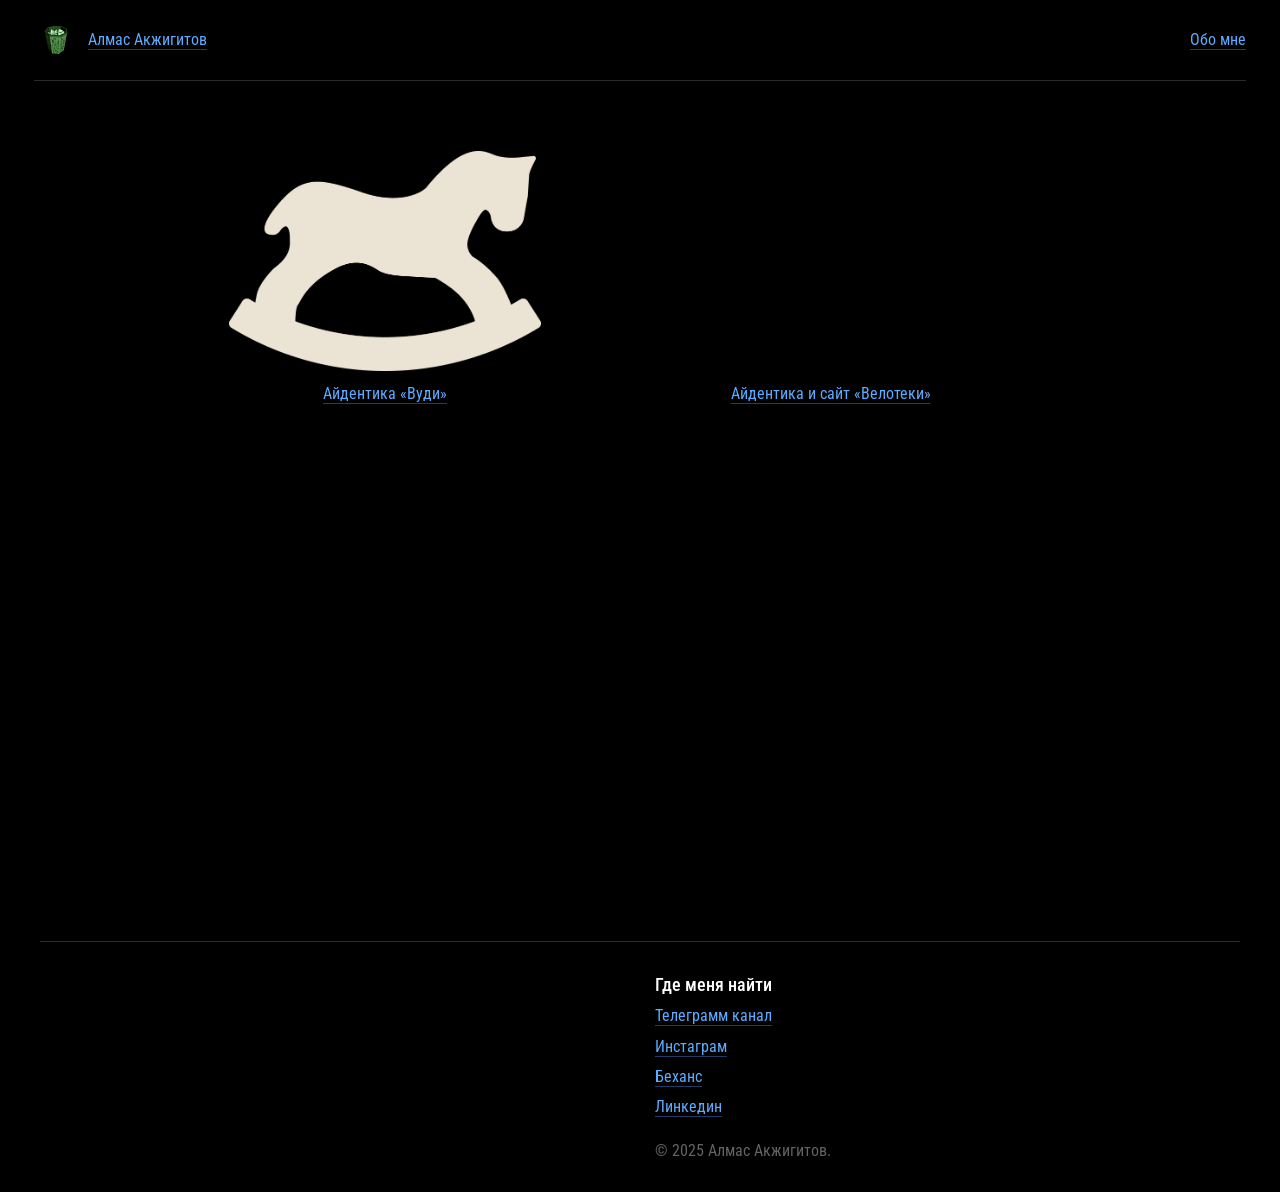
==== index.html @ db14ad59 "7th version Woody added and veloteka fixed" ====
<!DOCTYPE html>
<html lang="ru">
<head>
    <meta charset="UTF-8">
    <meta name="viewport" content="width=device-width, initial-scale=1.0">

    <meta name="description" content="Граф. дизайн, веб, айдентика, интерфейсы и прочие штуки.">
    <meta name="keywords" content="дизайн, веб-дизайн, интерфейсы, графика, логотип, айдентика, разработка сайтов">
    <meta name="author" content="Алмас Акжигитов">

    <meta property="og:type" content="website">
    <meta property="og:title" content="Алмас Акжигитов">
    <meta property="og:description" content="Граф. дизайн, веб, айдентика, интерфейсы и прочие штуки.">
    <meta property="og:image" content="https://almasakzhigitov.com/static/banner.png">
    <meta property="og:image:width" content="1080">
    <meta property="og:image:height" content="660">

    <link rel="icon" href="/static/avatar.png" type="image/x-icon">
    <link rel="apple-touch-icon" href="/static/avatar.png">
    
    <link rel="stylesheet" type="text/css" href="/static/style.css">

    <title>Алмас Акжигитов</title>
</head>
    
<body>
    <header>
        <a class="body-interface-text" href="/">
            <div class="site-logo">
                <img src="/static/avatar.png" alt=""> Алмас Акжигитов
            </div>
        </a>
        <a class="body-interface-text" href="/about">Обо мне</a>
    </header>
    
    <div class="content">
        <div class="galery">

            <a class="body-interface-text" href="/woody">
                <div class="designed">
                <img class="designed-img" src="woody/case-preview.png" alt="">
                <span class="designed-text">Айдентика «Вуди»</span>
                </div>
            </a>

            <a class="body-interface-text" href="/veloteka">
                <div class="designed">
                <video class="designed-img" autoplay="" loop="" muted="" src="/veloteka/case-preview.mp4" playsinline=""></video>
                <span class="designed-text">Айдентика и сайт «Велотеки»</span>
                </div>
            </a>

        </div>
    </div>
    
    <footer>
        <div class="footer-left">
            <video id="sobaka" autoplay="" loop="" muted="" src="/static/sobaka.mp4" playsinline=""></video>
        </div>
        <div class="footer-right">
            <div class="footer-info">
                <p class="heading-interface-text">Где меня найти</p>
                <a class="body-interface-text" href="https://t.me/mezzahood">Телеграмм канал</a>
                <a class="body-interface-text" href="https://www.instagram.com/meeezzanine">Инстаграм</a>
                <a class="body-interface-text" href="https://www.behance.net/c9155ba3">Беханс</a>
                <a class="body-interface-text" href="https://www.linkedin.com/in/almas-akzhigitov">Линкедин</a>
            </div>
            <p class="caption-interface-text">© 2025 Алмас Акжигитов.</p>
        </div>
    </footer>
</body>
</html>
---- static/style.css ----
/* ————————————————— Variables ——————————————— */

@import url('https://fonts.googleapis.com/css2?family=Roboto+Condensed:ital,wght@0,100..900;1,100..900&display=swap');
@import url('https://fonts.googleapis.com/css2?family=PT+Sans:ital,wght@0,400;0,700;1,400;1,700&display=swap');

@font-face {
  font-family: 'Bookerly';
  src: url('/static/fonts/Bookerly.ttf') format('truetype'), 
  url('/static/fonts/Bookerly\ Italic.ttf') format('truetype');
}

:root{
  --background-color: #000000;

  --text-primary: #ffffff;
  --text-secondary: #636363;

  --border-gray: #2A2A2A;

  --active-link: #5CACFF;
  --active-link-underline: rgba(88, 150, 255, 40%);
  --hover-link: #FF5C5C;
}

/* ————————————————— Zeroing ——————————————— */

html, body, div, span, applet, object, iframe,
h1, h2, h3, h4, h5, h6, p, blockquote, pre,
a, abbr, acronym, address, big, cite, code,
del, dfn, em, img, ins, kbd, q, s, samp,
small, strike, strong, sub, sup, tt, var,
b, u, i, center,
dl, dt, dd, ol, ul, li,
fieldset, form, label, legend,
table, caption, tbody, tfoot, thead, tr, th, td,
article, aside, canvas, details, embed, 
figure, figcaption, footer, header, hgroup, 
menu, nav, output, ruby, section, summary,
time, mark, audio, video {
  margin: 0;
  padding: 0;
  border: 0;
  font-size: 100%;
  font: inherit;
  vertical-align: baseline;
}
  
/* HTML5 display-role reset for older browsers */
article, aside, details, figcaption, figure, 
footer, header, hgroup, menu, nav, section {
  display: block;
}
  
body {
  line-height: 1;
}
  
ol, ul {
  list-style: none;
}
  
blockquote, q {
  quotes: none;
}
  
blockquote:before, blockquote:after,
q:before, q:after {
  content: '';
  content: none;
}
  
table {
  border-collapse: collapse;
  border-spacing: 0;
}
/* —————————————————— General ——————————————— */

body {
  background-color: var(--background-color);
  display: flex;
  flex-direction: column;
  align-items: center;
}

header {
  height: 80px;
  width: 1200px;
  display: flex;
  flex-direction: row;
  justify-content: space-between;
  align-items: center;
  border-bottom: 1px solid var(--border-gray);
}

.content {
  width: 1200px;
  min-height: calc(100vh - 180px);
  display: flex;
  flex-direction: column;
  align-content: center;
  gap: 50px;
  padding: 100px 0px 100px 0px;
}

footer{
  height: 250px;
  width: 1200px;
  max-width: 1200px;
  display:flex;
  flex-direction: row;
  gap: 30px;
  border-top: 1px solid var(--border-gray);
}

.footer-left{
  display:flex;
  flex: 1;
  padding-top: 30px;
  justify-content: flex-end;
  align-items: flex-start;
}

.footer-right{
  display: flex;
  flex: 1;
  flex-direction: column;
  justify-content: space-between;
  padding: 30px 0px 30px 0px;
}

.footer-info{
  width: fit-content;
  display: flex;
  flex-direction: column;
  justify-content: flex-start;
  gap: 8px;
}

.site-logo {
  display: flex;
  flex-direction: row;
  align-items: center;
  gap: 10px;
}

#sobaka{
  width: 100px;
}

a{
  color: var(--active-link) !important;
  text-decoration: underline;
  text-decoration-color: var(--active-link-underline);
  text-underline-offset: 0.25rem;
  transition: 0.1s ease-in-out;
  text-decoration-thickness: 1px;
}

a:hover{
  color: var(--hover-link) !important;
  text-decoration-color: var(--hover-link);
}

h1{
  color: var(--text-primary);
  font-family: "PT Sans", serif;
  font-size: 32px;
  line-height: 100%;
  font-weight: 700;
}

.subtitle{
  color: var(--text-secondary);
  font-family: "PT Sans", serif;
  font-size: 20px;
  line-height: 100%;
}

.body-interface-text{
  color: var(--text-primary);
  font-family: "Roboto Condensed";
  font-size: 16px;
  line-height: 140%;
  font-weight: 400;
  text-align: left;
}

.heading-interface-text{
  color: var(--text-primary);
  font-family: "Roboto Condensed";
  font-weight: 500;
  font-size: 18px;
  line-height: 140%;
  width: auto;
}

.caption-interface-text{
  color: var(--text-secondary);
  font-family: "Roboto Condensed";
  font-size: 16px;
  line-height: 140%;
  text-align: left;
}

.body-serif-text{
  color: var(--text-primary);
  font-family: "PT Sans", serif;
  font-size: 16px;
  line-height: 140%;
  text-align: left;
}

/* ————————————— Homepage ————————————————— */
.title-container {
  display: flex;
  flex-direction: column;
  align-items: center;
  gap: 15px;
}

.galery {
  display: flex;
  flex-wrap: wrap;
  row-gap: 70px;
  column-gap: 70px;
  justify-content: center;
  align-items: flex-start;
}
.designed {
  min-width: 230px;
  display: flex;
  flex-direction: column;
  gap: 12px;
  align-items: center;
}

.designed-img{
    height: 220px;
    width: auto; /* Ширина подстраивается автоматически */
    display: block; /* Убирает лишние отступы */
}

.designed-text{
  max-width: 230px;
  text-align: center;
}

/* ——————————————— About page ————————————— */

.about-container{
  display: flex;
  flex-direction: row;
  gap: 30px;
  padding: 0px;
}

.about-info{
  max-width: 585px;
  display: flex;
  flex-direction: column;
  gap: 70px;
  align-items: start;
}

.me-container{
  width: 585px;
  height: 585px;
  display: flex;
  align-items: center;
  justify-content: center;
}

.me{
  width: 400px;
  height: 400px;
}

.letter-container{
  display: flex;
  flex-direction: column;
  gap: 20px;
}

.letter{
  color: var(--text-primary);
  font-family: "PT Sans", serif;
  font-weight: lighter;
  font-style: italic;
  font-size: 24px;
  line-height: 140%;
}

.resume-container{
  display: flex;
  flex-direction: row;
  gap: 30px;
  align-items: center;
}

#resume{
  height: 100px;
}

/* —————————————— 404 —————————————— */

.unfound-container{
  display: flex;
  flex-direction: column;
  gap: 40px;
  align-items: center;
}

.unfound-image{
  width: 350px;
  height: auto;
}

/* —————————————— Designed preview —————————————— */

.project-preview{
  width: 100%;
  display: flex;
  flex-direction: column;
  gap: 20px;
  align-items: start;
}

.wide-image{
  width: 100%;
  border-radius: 4px;
}

.small-image-group{
  width: 100%;
  display: flex;
  flex-direction: row;
  gap: 20px;
}

.small-image{
  aspect-ratio: 4 / 3; /* Соотношение сторон */
  width: calc(50% - 15px); /* Растягиваем по ширине контейнера */
  height: auto; /* Автоматически подстраивает высоту */
  object-fit: cover;
  border-radius: 4px; 
}

.text-container{
  max-width: 700px;
  display: flex;
  flex-direction: row;
  justify-content: flex-end;
}

/* ––—————————————————— Media-request —————————————————————— */
/* Tablets */
@media (max-width: 1280px) { 
  /* General */
  header{
    width: calc(100vw - 68px);
  }
  .content{
    width: calc(100vw - 68px);
    padding: 70px 0px 70px 0px;
  }
  footer{
    width: calc(100vw - 68px);
  }
  /* About */
  .about-container{
    flex-direction: column;
    align-items: center;
  }
  .about-info{
    width: 688px;
    align-items: center;
  }
  .me-container{
    width: 100%;
    height: max-content;
  }
  .me{
    width: 300px;
    height: 300px;
  }
  .letter{
    text-align: center;
    font-size: 20px;
  }
  /* Design preview */
  .project-preview{
    gap: 10px;
  }
  
  .small-image-group{
    gap: 10px;
  }
  .small-image{
    width: calc(50% - 5px); /* Растягиваем по ширине контейнера */
  }
}

/* Phones */
@media (max-width: 768px) {
  /* General */
  header{
    width: calc(100vw - 20px);
    height: 60px;
  }
  .content{
    width: calc(100vw - 20px);
    padding: 40px 0px 40px 0px;
  }
  footer{
    width: calc(100vw - 20px);
    height: 220px;
  }
  .site-logo{
    gap: 6px;
  }
  .site-logo img{
    width: 33px;
    height: 33px;
  }
  #sobaka{
    width: 62px;
  }
  h1{
    font-size: 26px;
  }
  .subtitle{
    font-size: 18px;
  }
  .body-interface-text{
    font-size: 14px;
  }
  .heading-interface-text{
    font-size: 16px;
  }
  .caption-interface-text{
    font-size: 12px;
  }
  .body-serif-text{
    font-size: 14px;
  }
  /* Homepage */
  .galery{
    gap: 20px;
  }
  /* About */
  .about-container{
    flex-direction: column;
    align-items: center;
    gap: 30px;
    max-width: 100%;
  }
  .about-info{
    max-width: 100%;
    gap: 30px;
  }
  .me{
    width: 226px;
    height: 226px;
  }
  .letter-container{
    max-width: 100%;
  }
  .letter{
    font-size: clamp(100%, 4vw, 20px);
  }
  .resume-container{
    gap: 15px;
  }
  #resume{
    height: 80px;
  }
  /* 404 */
  .unfound-container{
    gap: 30px;
  }
  
  .unfound-image{
    width: 250px;
    height: auto;
  }
  /* Designed preview */
  .project-preview{
    gap: 10px;
  }
  .wide-image{
    border-radius: 2px;
  }
  .small-image{
    border-radius: 2px;
  }
}
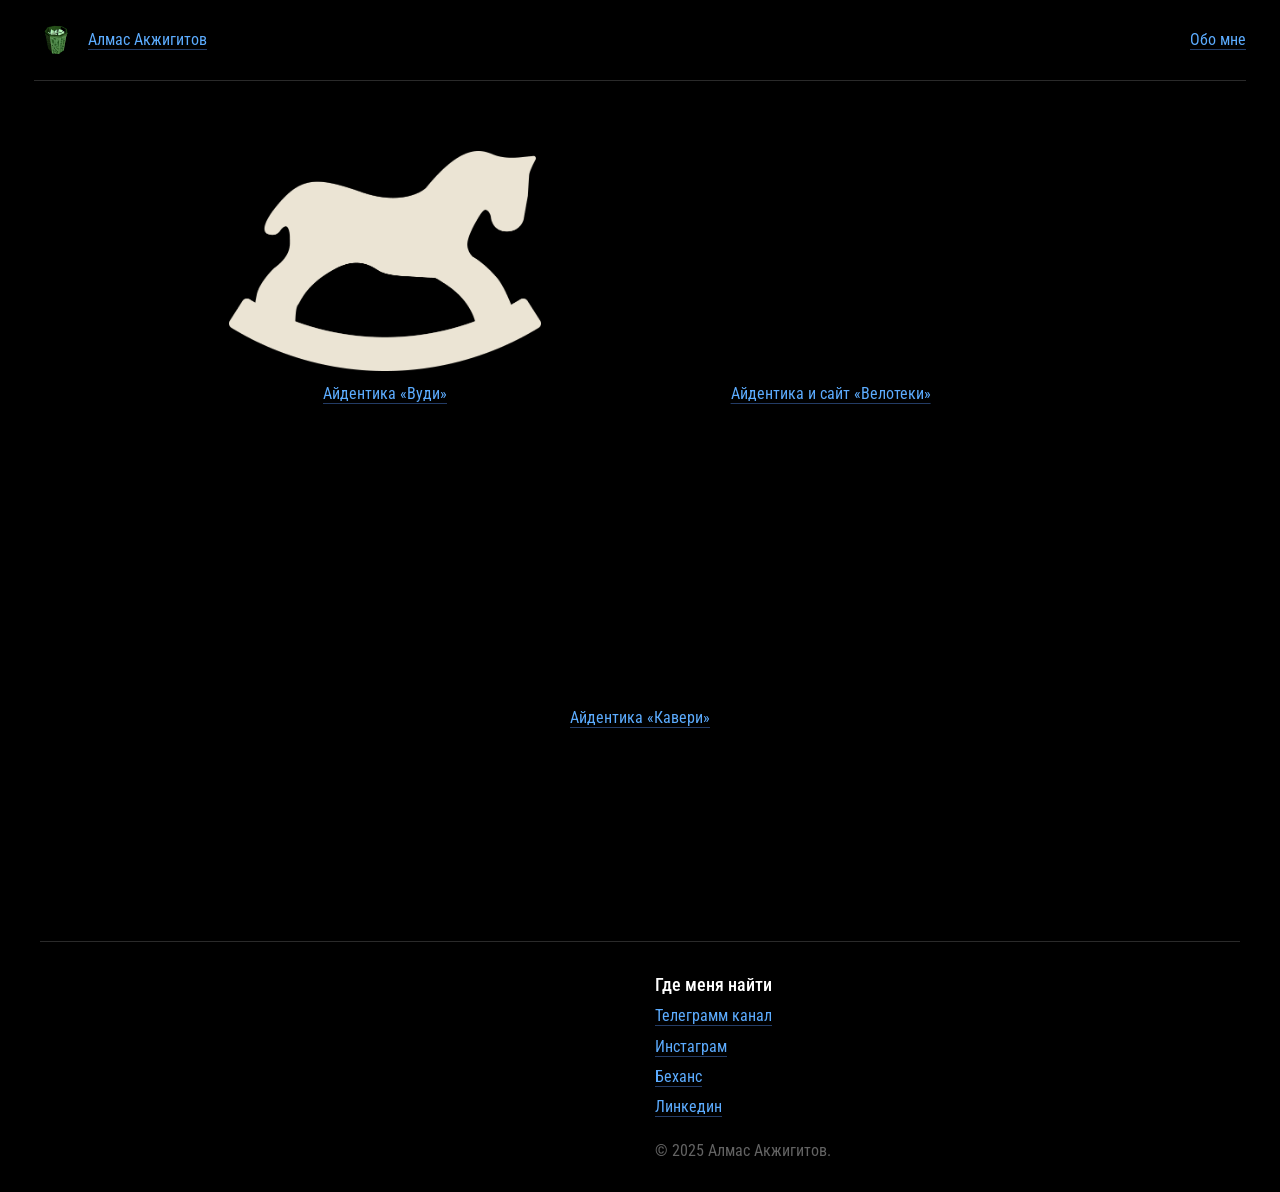
==== commit 47cae8db: "8th version Covery added" ====
--- a/index.html
+++ b/index.html
@@ -50,6 +50,13 @@
                 </div>
             </a>
 
+            <a class="body-interface-text" href="/covery/">
+                <div class="designed">
+                <video class="designed-img" autoplay="" loop="" muted="" src="/covery/case-preview.mp4" playsinline=""></video>
+                <span class="designed-text">Айдентика «Кавери»</span>
+                </div>
+            </a>
+
         </div>
     </div>
     
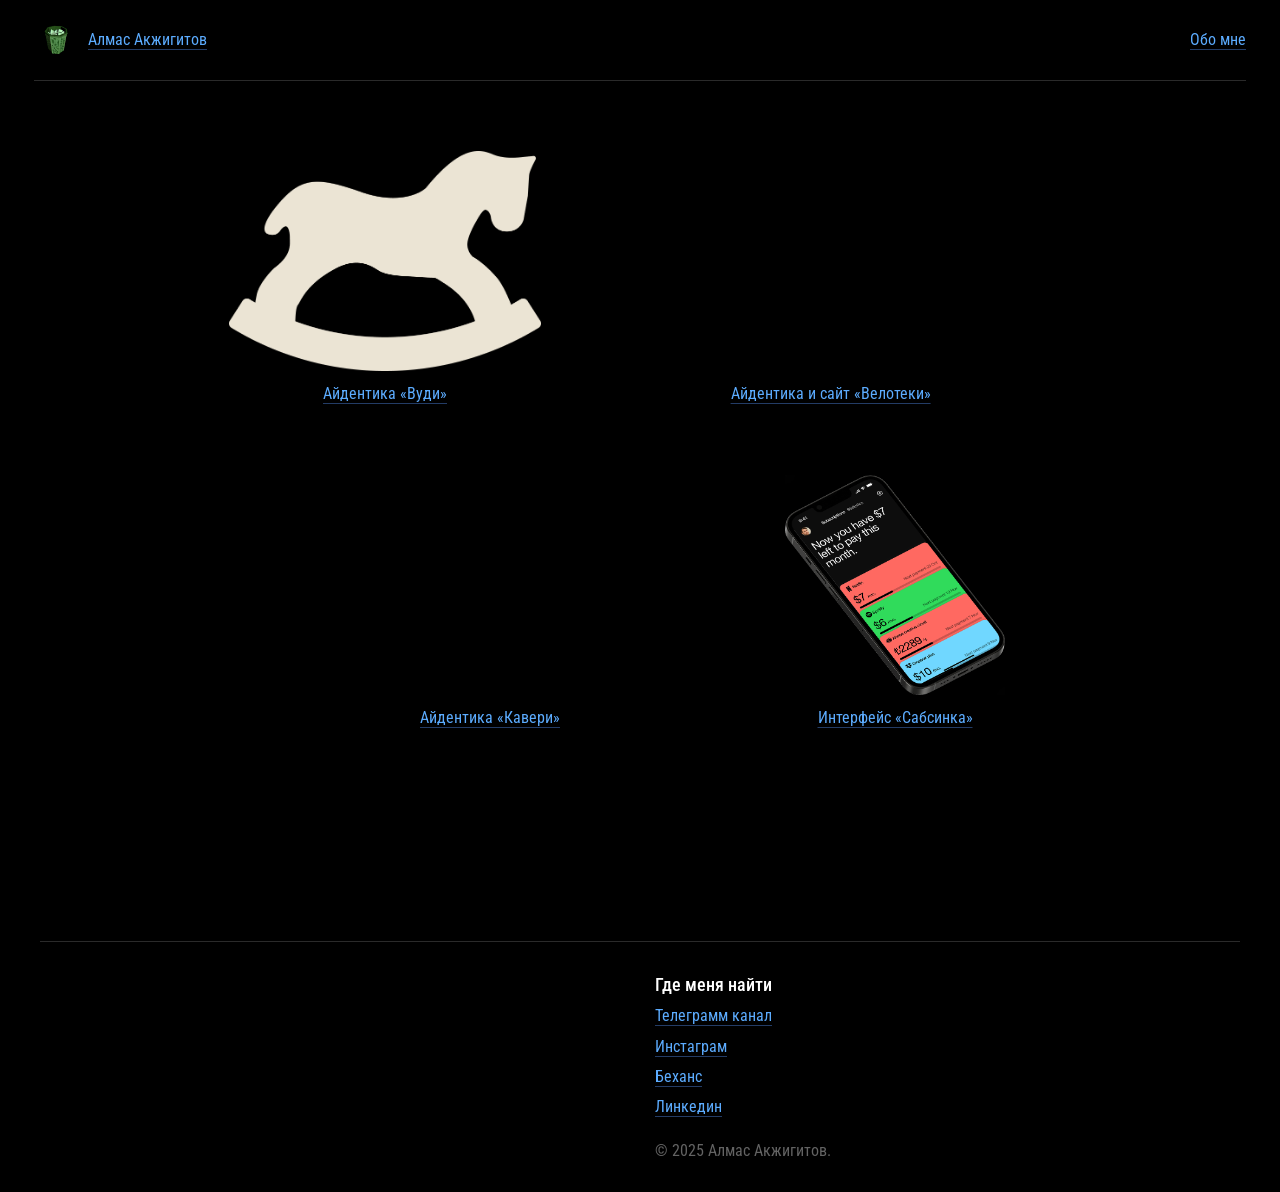
==== commit ebfaff8e: "11th version Subsync added" ====
--- a/index.html
+++ b/index.html
@@ -50,10 +50,17 @@
                 </div>
             </a>
 
-            <a class="body-interface-text" href="/covery/">
+            <a class="body-interface-text" href="/covery">
                 <div class="designed">
                 <video class="designed-img" autoplay="" loop="" muted="" src="/covery/case-preview.mp4" playsinline=""></video>
                 <span class="designed-text">Айдентика «Кавери»</span>
+                </div>
+            </a>
+
+            <a class="body-interface-text" href="/subsync">
+                <div class="designed">
+                <img class="designed-img" src="subsync/case-preview.png" alt="">
+                <span class="designed-text">Интерфейс «Сабсинка»</span>
                 </div>
             </a>
 
--- a/static/style.css
+++ b/static/style.css
@@ -321,7 +321,7 @@
   width: 100%;
   display: flex;
   flex-direction: column;
-  gap: 20px;
+  gap: 40px;
   align-items: start;
 }
 
@@ -334,7 +334,7 @@
   width: 100%;
   display: flex;
   flex-direction: row;
-  gap: 20px;
+  gap: 30px;
 }
 
 .small-image{
@@ -389,14 +389,15 @@
   }
   /* Design preview */
   .project-preview{
-    gap: 10px;
+    gap: 30px;
   }
   
   .small-image-group{
-    gap: 10px;
-  }
+    gap: 20px;
+  }
+  
   .small-image{
-    width: calc(50% - 5px); /* Растягиваем по ширине контейнера */
+    width: calc(50% - 10px); /* Растягиваем по ширине контейнера */
   }
 }
 
@@ -485,12 +486,16 @@
   }
   /* Designed preview */
   .project-preview{
-    gap: 10px;
+    gap: 20px;
   }
   .wide-image{
     border-radius: 2px;
   }
+  .small-image-group{
+    gap: 10px;
+  }
   .small-image{
+    width: calc(50% - 5px); /* Растягиваем по ширине контейнера */
     border-radius: 2px;
   }
 }
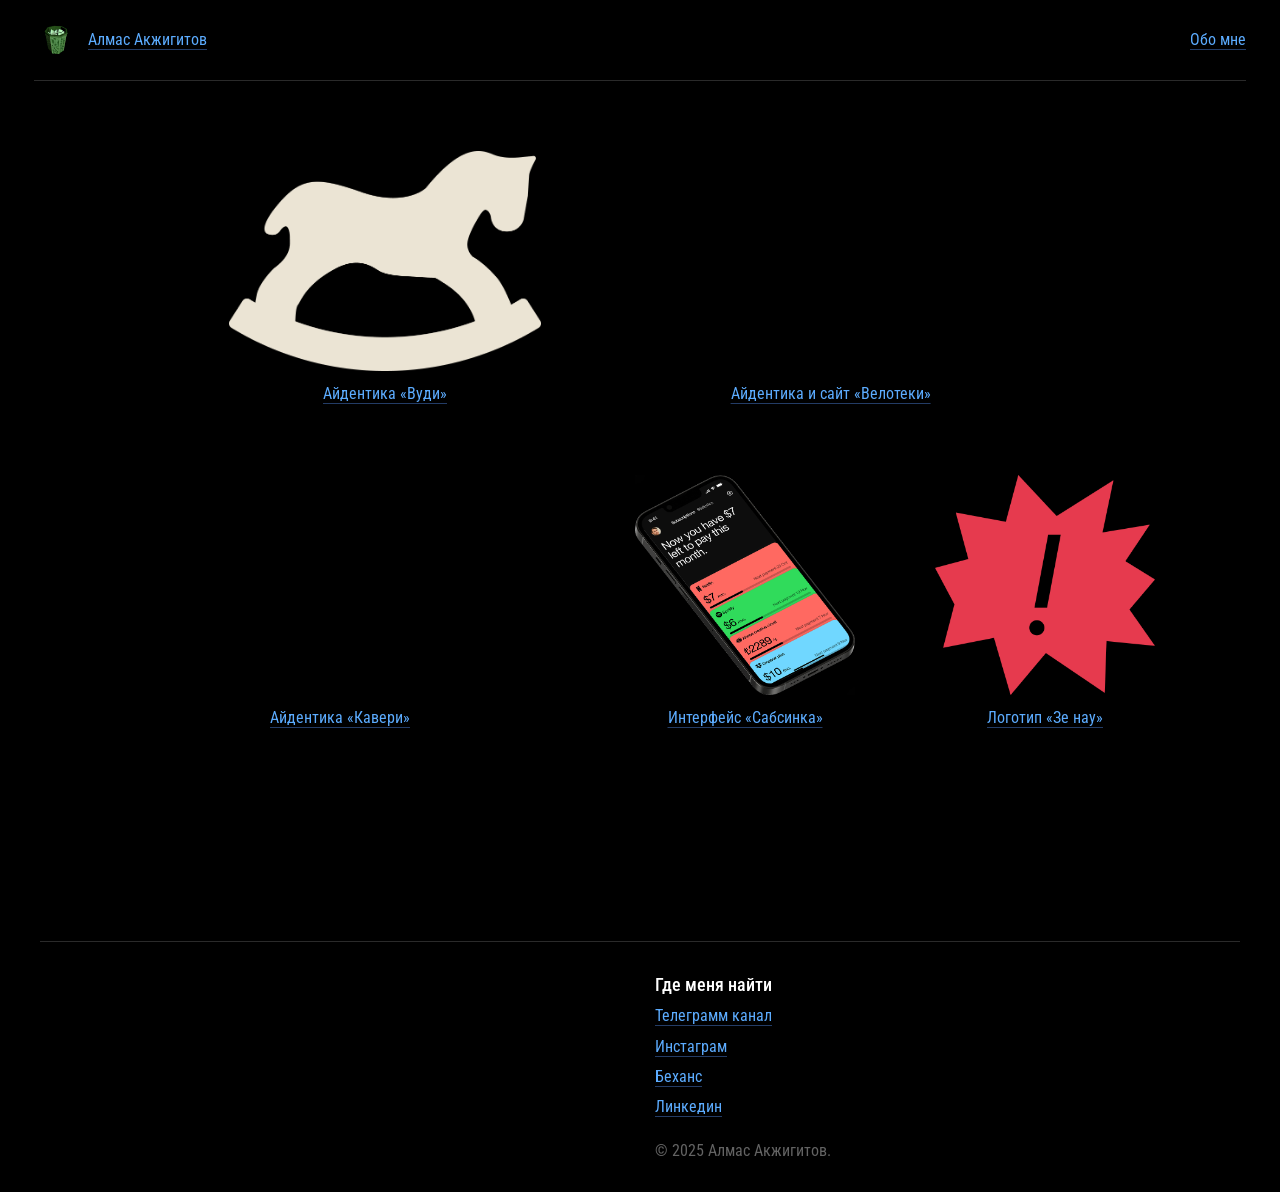
==== commit ff5f9fd6: "13th version The now added" ====
--- a/index.html
+++ b/index.html
@@ -64,6 +64,13 @@
                 </div>
             </a>
 
+            <a class="body-interface-text" href="/the-now">
+                <div class="designed">
+                <img class="designed-img" src="the-now/case-preview.png" alt="">
+                <span class="designed-text">Логотип «Зе нау»</span>
+                </div>
+            </a>
+
         </div>
     </div>
     
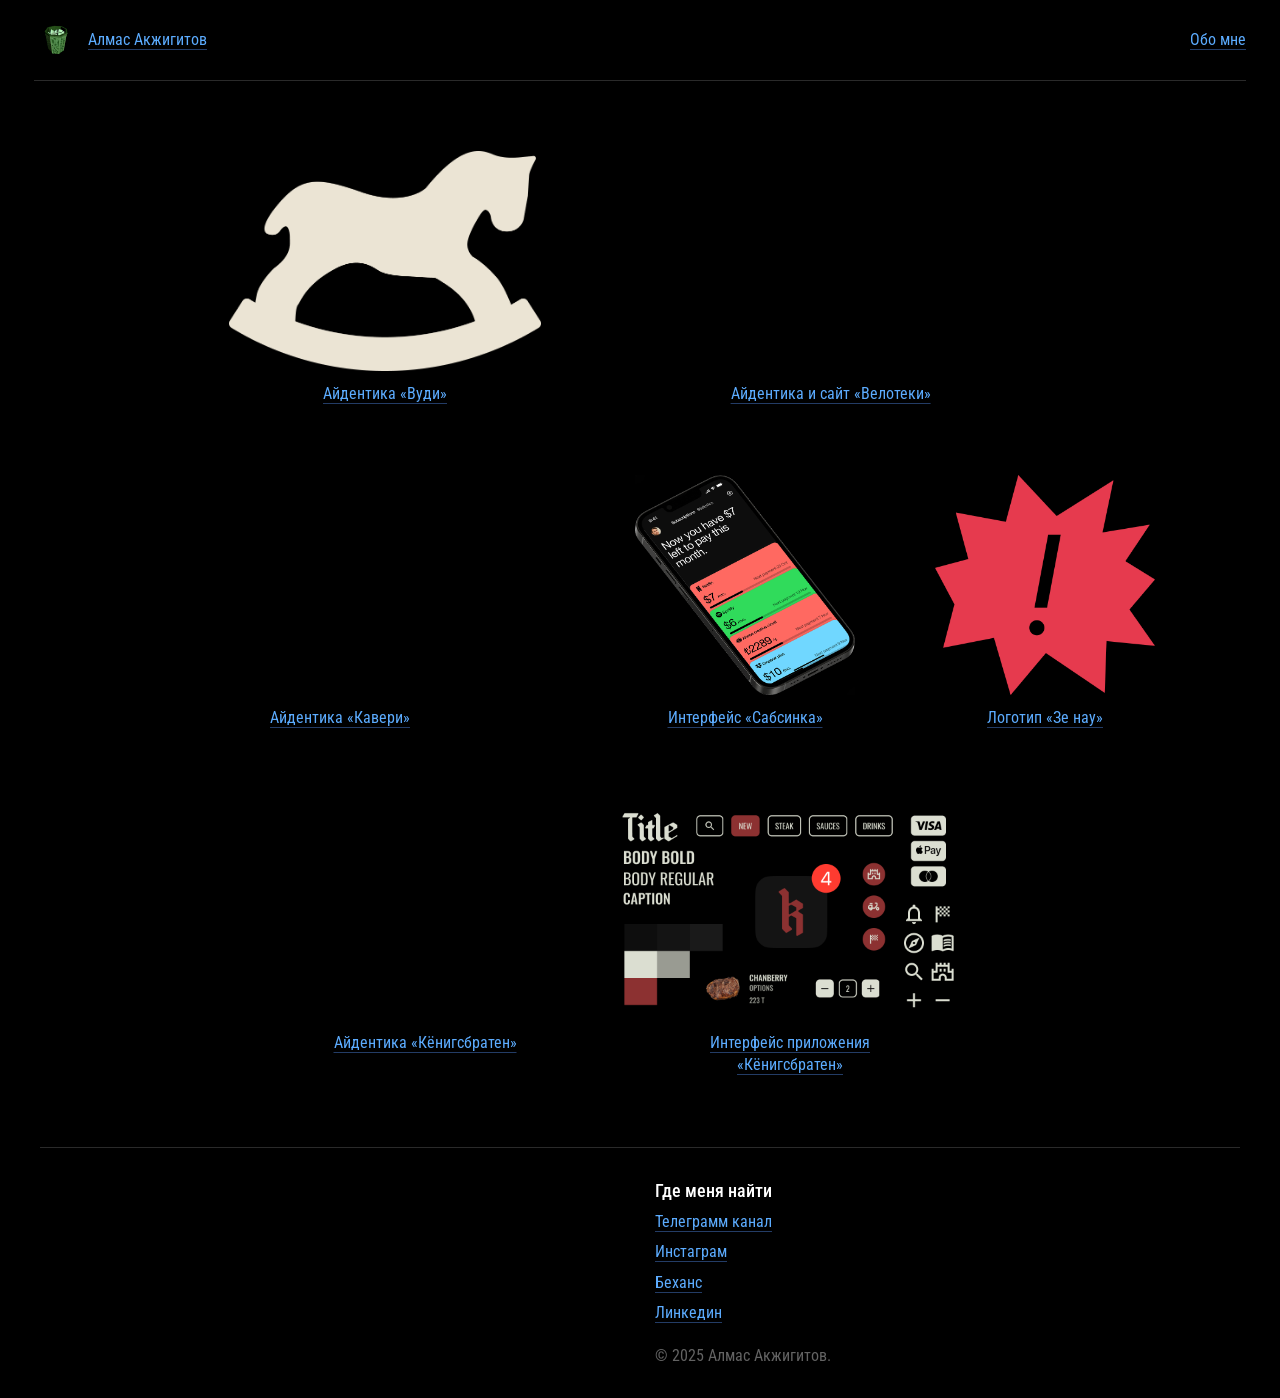
==== commit 730dba0b: "14th Konigsbraten added" ====
--- a/index.html
+++ b/index.html
@@ -71,6 +71,20 @@
                 </div>
             </a>
 
+            <a class="body-interface-text" href="/konigsbraten/identity">
+                <div class="designed">
+                <img class="designed-img" src="konigsbraten/identity/case-preview.pngs" alt="">
+                <span class="designed-text">Айдентика «Кёнигсбратен»</span>
+                </div>
+            </a>
+
+            <a class="body-interface-text" href="/konigsbraten/interface">
+                <div class="designed">
+                <img class="designed-img" src="konigsbraten/interface/case-preview.png" alt="">
+                <span class="designed-text">Интерфейс приложения «Кёнигсбратен»</span>
+                </div>
+            </a>
+
         </div>
     </div>
     
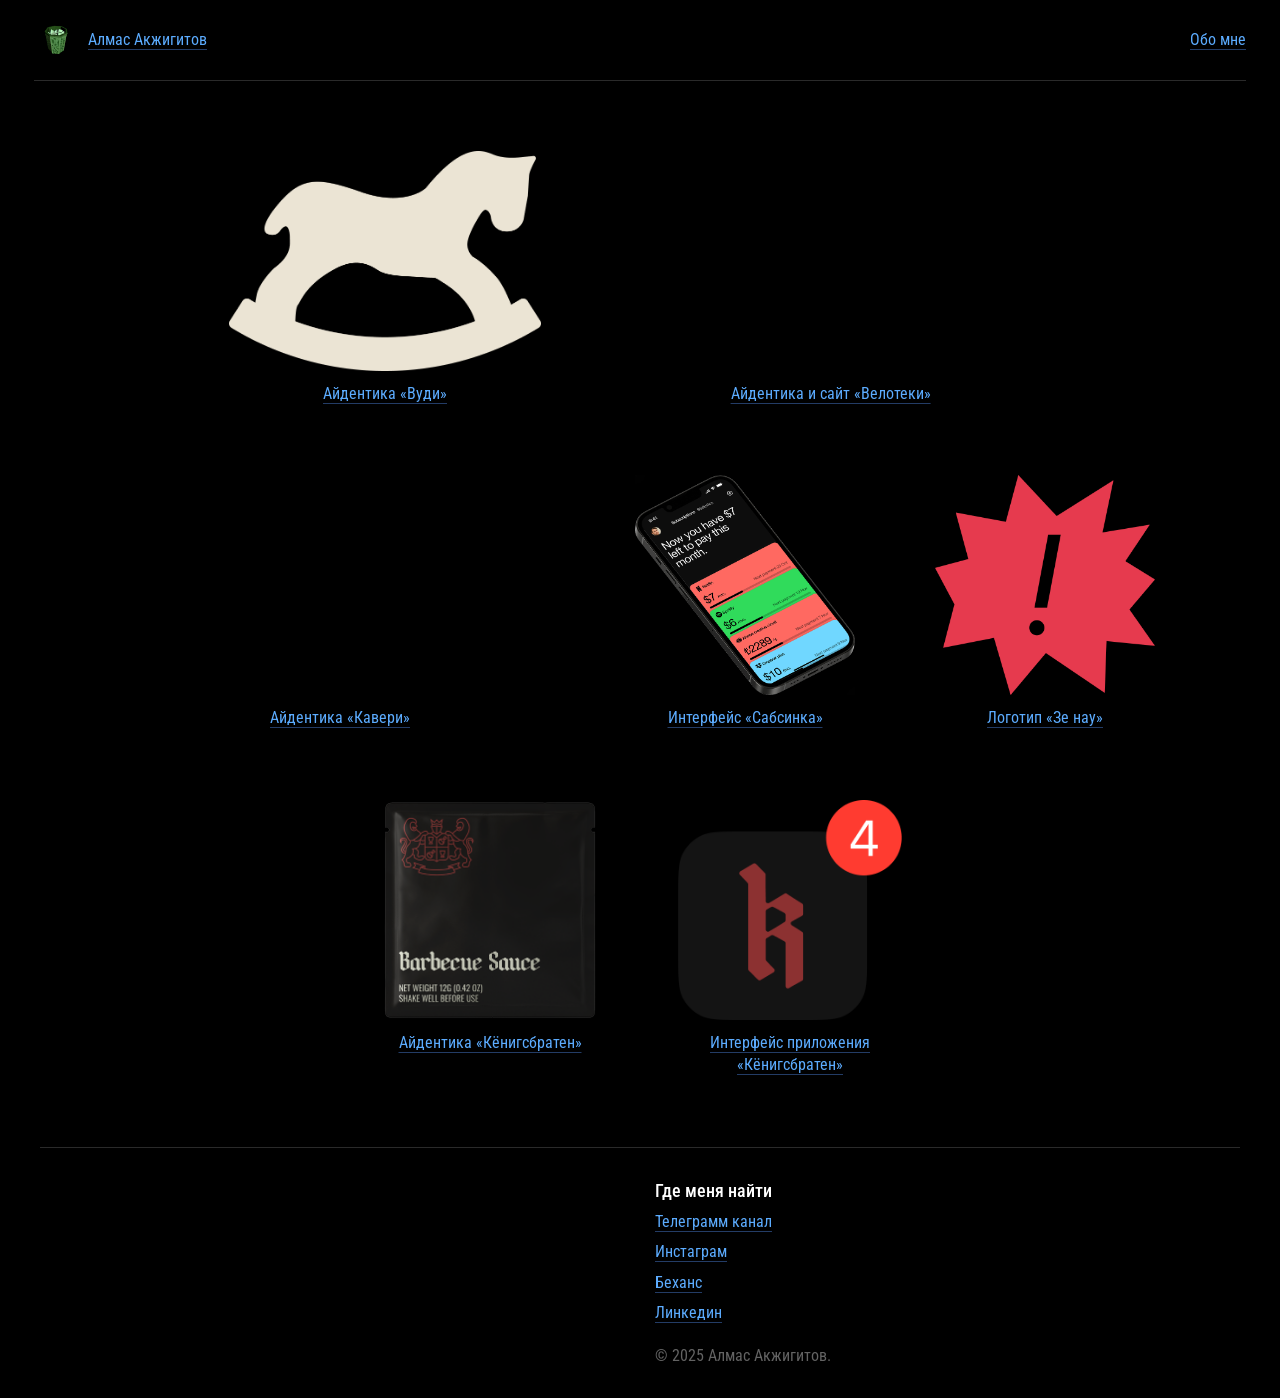
==== commit 655f2e38: "15th version edited again" ====
--- a/index.html
+++ b/index.html
@@ -73,7 +73,7 @@
 
             <a class="body-interface-text" href="/konigsbraten/identity">
                 <div class="designed">
-                <img class="designed-img" src="konigsbraten/identity/case-preview.pngs" alt="">
+                <img class="designed-img" src="konigsbraten/identity/case-preview.png" alt="">
                 <span class="designed-text">Айдентика «Кёнигсбратен»</span>
                 </div>
             </a>
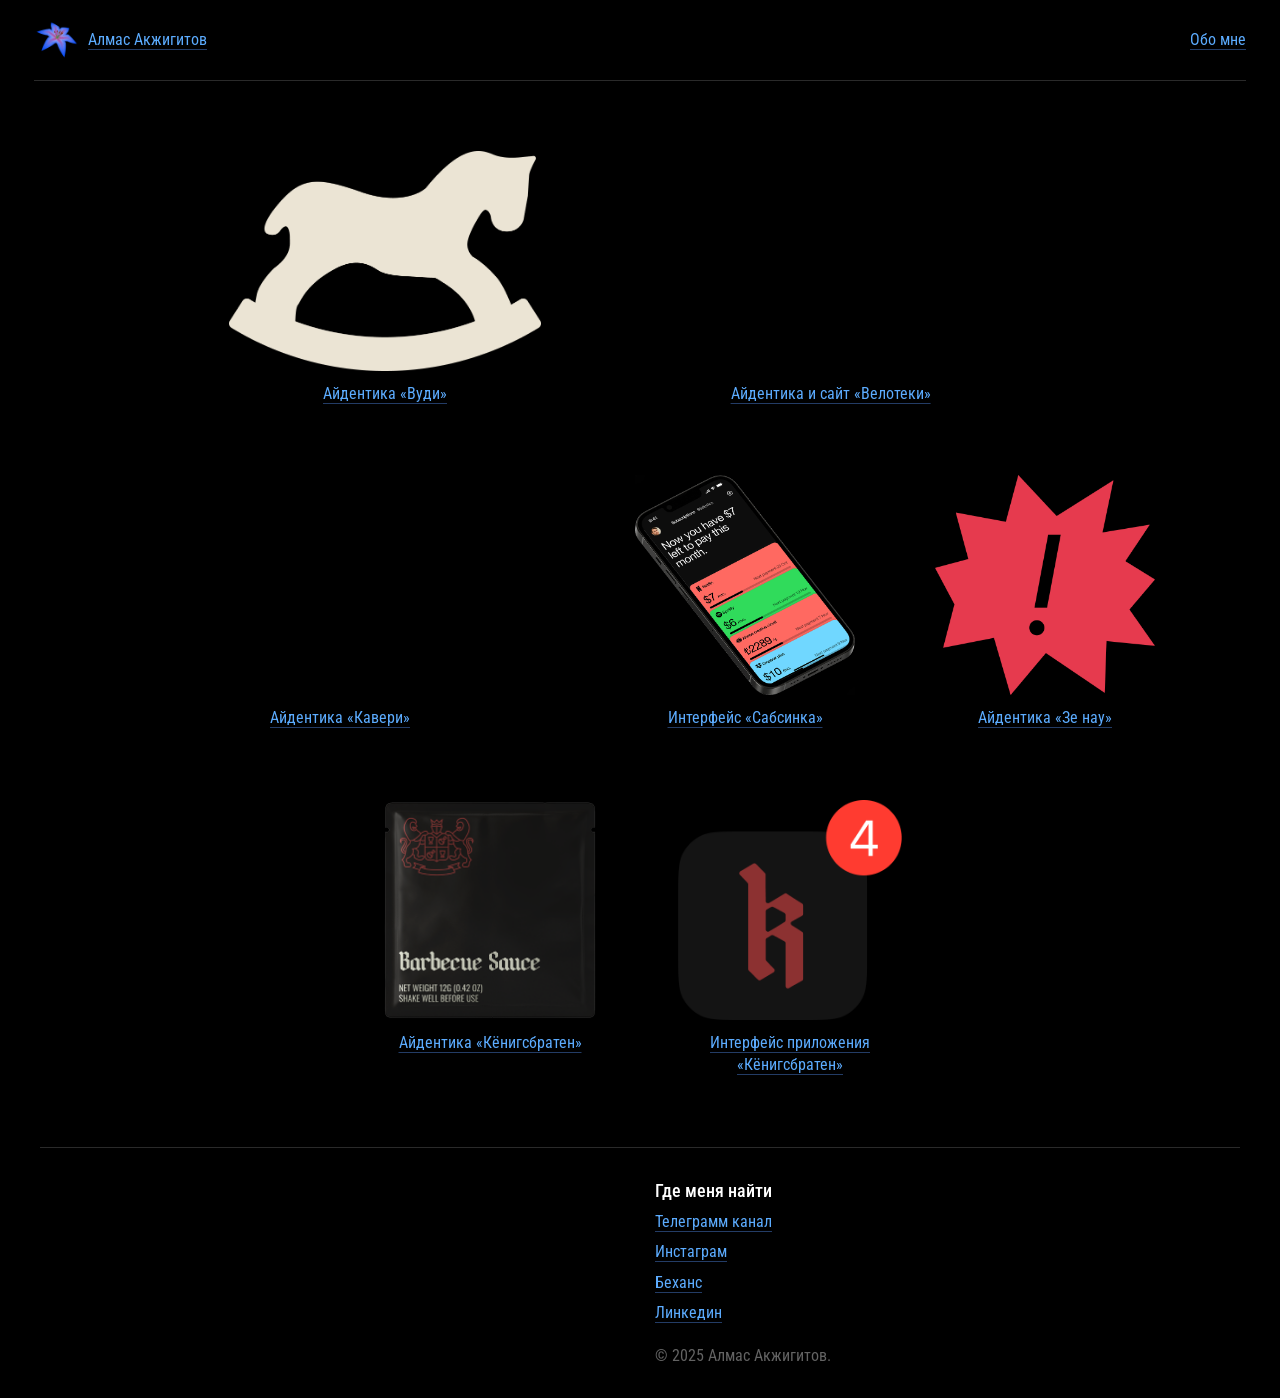
==== commit 2f180c75: "Head tag Description removed" ====
--- a/index.html
+++ b/index.html
@@ -67,7 +67,7 @@
             <a class="body-interface-text" href="/the-now">
                 <div class="designed">
                 <img class="designed-img" src="the-now/case-preview.png" alt="">
-                <span class="designed-text">Логотип «Зе нау»</span>
+                <span class="designed-text">Айдентика «Зе нау»</span>
                 </div>
             </a>
 
--- a/static/style.css
+++ b/static/style.css
@@ -92,6 +92,11 @@
   border-bottom: 1px solid var(--border-gray);
 }
 
+header img{
+  width: 44px;
+  height: 44px;
+}
+
 .content {
   width: 1200px;
   min-height: calc(100vh - 180px);
@@ -272,7 +277,7 @@
 
 .me{
   width: 400px;
-  height: 400px;
+  object-fit: contain;
 }
 
 .letter-container{
@@ -297,7 +302,7 @@
   align-items: center;
 }
 
-#resume{
+.resume{
   height: 100px;
 }
 
@@ -468,6 +473,7 @@
   }
   .letter{
     font-size: clamp(100%, 4vw, 20px);
+    padding: 0px 20px;
   }
   .resume-container{
     gap: 15px;
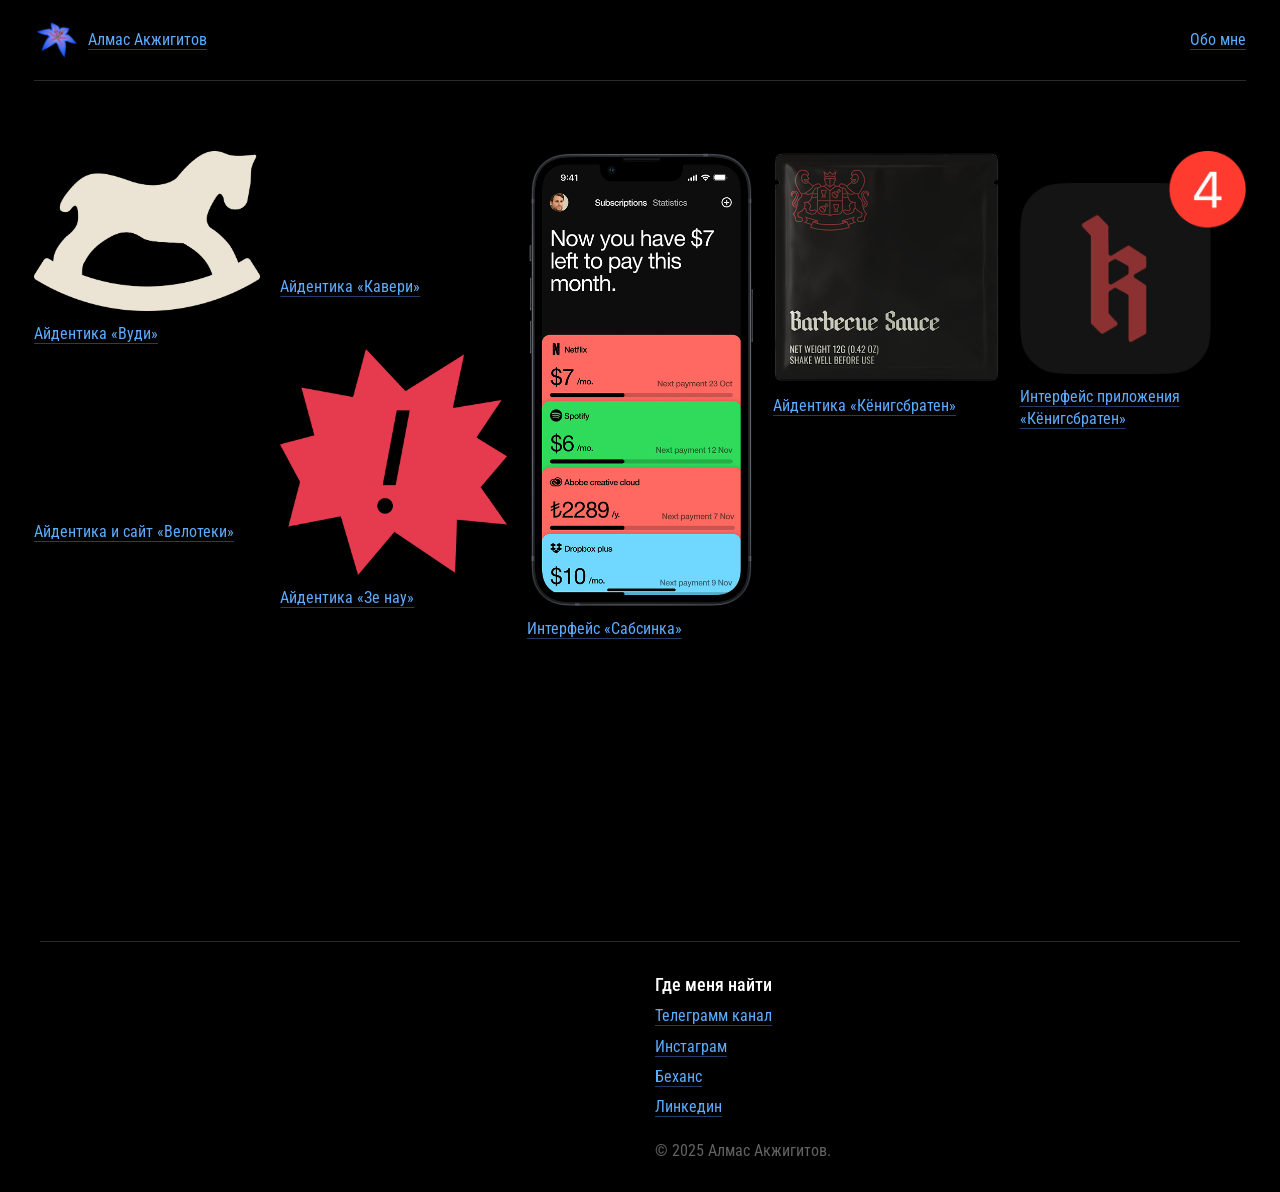
==== commit 2ec3425b: "хз" ====
--- a/index.html
+++ b/index.html
@@ -57,17 +57,17 @@
                 </div>
             </a>
 
+            <a class="body-interface-text" href="/the-now">
+                <div class="designed">
+                <img class="designed-img" src="the-now/case-preview.png" alt="">
+                <span class="designed-text">Айдентика «Зе нау»</span>
+                </div>
+            </a>
+
             <a class="body-interface-text" href="/subsync">
                 <div class="designed">
                 <img class="designed-img" src="subsync/case-preview.png" alt="">
                 <span class="designed-text">Интерфейс «Сабсинка»</span>
-                </div>
-            </a>
-
-            <a class="body-interface-text" href="/the-now">
-                <div class="designed">
-                <img class="designed-img" src="the-now/case-preview.png" alt="">
-                <span class="designed-text">Айдентика «Зе нау»</span>
                 </div>
             </a>
 
--- a/static/style.css
+++ b/static/style.css
@@ -166,6 +166,14 @@
   text-decoration-color: var(--hover-link);
 }
 
+.site-logo img{
+  transition: 0.1s ease-in-out;
+}
+
+.site-logo:hover img{
+  filter: invert(100%);
+}
+
 h1{
   color: var(--text-primary);
   font-family: "PT Sans", serif;
@@ -223,31 +231,33 @@
   gap: 15px;
 }
 
+/* Контейнер галереи */
 .galery {
-  display: flex;
-  flex-wrap: wrap;
-  row-gap: 70px;
-  column-gap: 70px;
-  justify-content: center;
-  align-items: flex-start;
-}
+  columns: 240px; /* Минимальная ширина колонок для десктопа */
+  column-gap: 80px; /* Отступы между колонками */
+}
+
+/* Карточка */
 .designed {
-  min-width: 230px;
-  display: flex;
-  flex-direction: column;
-  gap: 12px;
-  align-items: center;
-}
-
-.designed-img{
-    height: 220px;
-    width: auto; /* Ширина подстраивается автоматически */
-    display: block; /* Убирает лишние отступы */
-}
-
-.designed-text{
-  max-width: 230px;
-  text-align: center;
+  break-inside: avoid; /* Предотвращаем разрыв карточки между колонками */
+  margin-bottom: 70px; /* Вертикальный отступ между карточками */
+  display: flex;
+  flex-direction: column;
+  gap: 12px; /* Расстояние между фото/видео и текстом */
+  align-items: flex-start; /* Выравнивание по левому краю */
+}
+
+/* Фото и видео */
+.designed-img {
+  width: 100%; /* По ширине карточки */
+  height: auto; /* Сохраняем пропорции */
+  display: block;
+}
+
+/* Текст */
+.designed-text {
+  width: 100%; /* По ширине карточки */
+  text-align: left; /* Выравнивание по левому краю */
 }
 
 /* ——————————————— About page ————————————— */
@@ -359,7 +369,7 @@
 
 /* ––—————————————————— Media-request —————————————————————— */
 /* Tablets */
-@media (max-width: 1280px) { 
+@media (max-width: 1280px) {
   /* General */
   header{
     width: calc(100vw - 68px);
@@ -370,6 +380,14 @@
   }
   footer{
     width: calc(100vw - 68px);
+  }
+  /* Homepage */
+  .galery {
+    columns: 209px; /* Минимальная ширина для 3 колонок */
+    column-gap: 20px;
+  }
+  .designed {
+    margin-bottom: 50px;
   }
   /* About */
   .about-container{
@@ -386,7 +404,6 @@
   }
   .me{
     width: 300px;
-    height: 300px;
   }
   .letter{
     text-align: center;
@@ -450,8 +467,9 @@
     font-size: 14px;
   }
   /* Homepage */
-  .galery{
-    gap: 20px;
+  .galery {
+    columns: 142px; /* Минимальная ширина для 2 колонок */
+    column-gap: 16px; /* Уменьшаем отступы */
   }
   /* About */
   .about-container{
@@ -466,7 +484,6 @@
   }
   .me{
     width: 226px;
-    height: 226px;
   }
   .letter-container{
     max-width: 100%;
